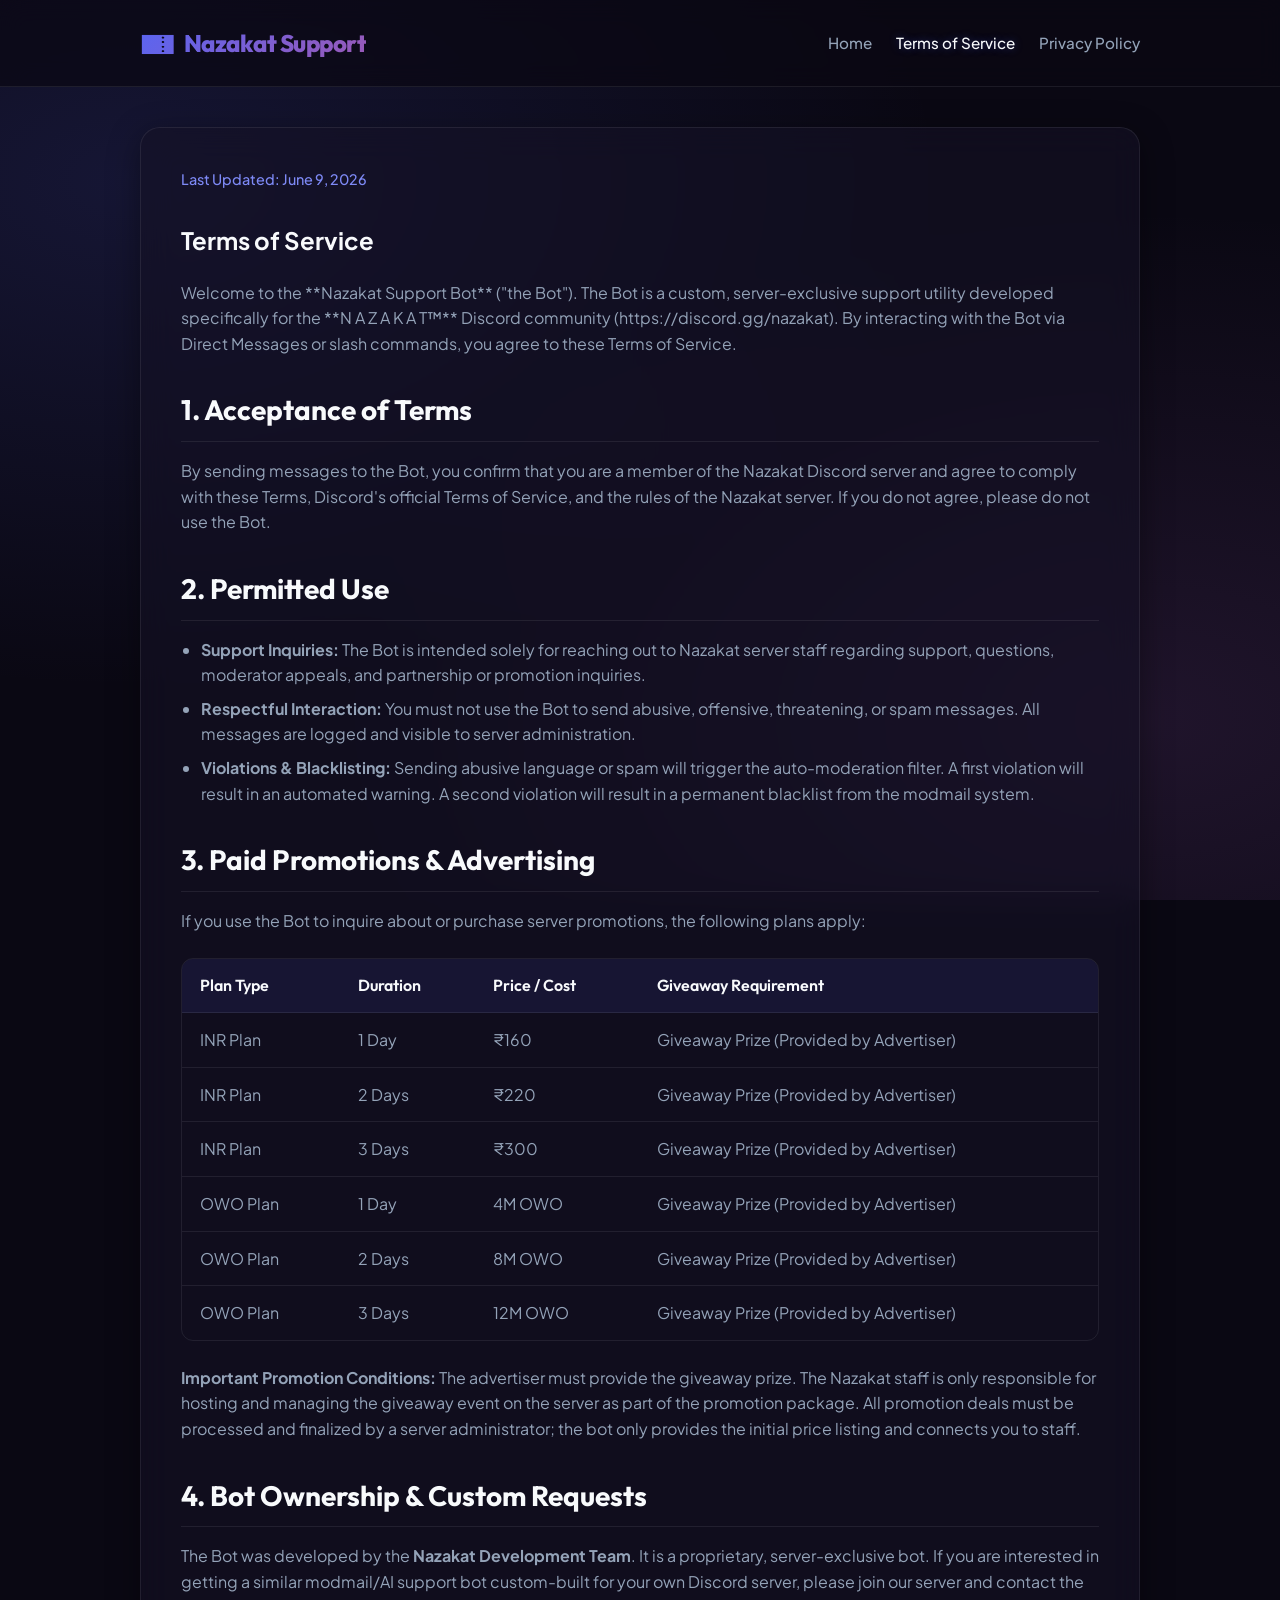
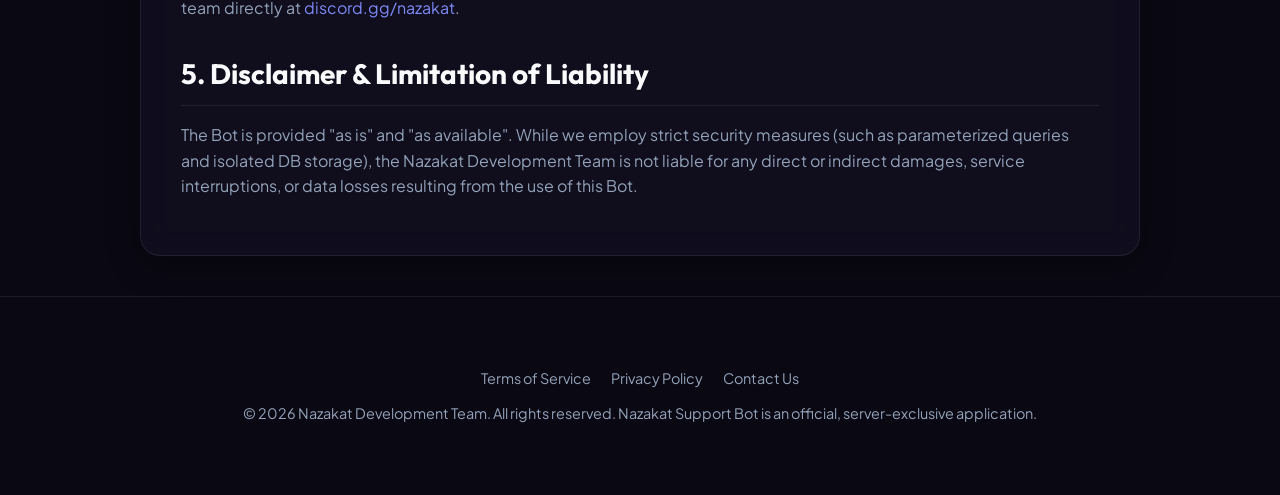
==== terms.html @ fe73b0c9 "first commit" ====
<!DOCTYPE html>
<html lang="en">
<head>
  <meta charset="UTF-8">
  <meta name="viewport" content="width=device-width, initial-scale=1.0">
  <title>Terms of Service — Nazakat Support Bot</title>
  <meta name="description" content="Terms of Service for using the Nazakat Support Discord Bot. Learn about our guidelines, promotion rules, and usage policies.">
  <link rel="stylesheet" href="style.css">
</head>
<body>

  <header>
    <div class="nav-container">
      <a href="index.html" class="logo" id="nav-logo">
        <span class="logo-icon">🎫</span> Nazakat Support
      </a>
      <nav>
        <ul class="nav-links">
          <li><a href="index.html" id="nav-link-home">Home</a></li>
          <li><a href="terms.html" class="active" id="nav-link-terms">Terms of Service</a></li>
          <li><a href="privacy.html" id="nav-link-privacy">Privacy Policy</a></li>
        </ul>
      </nav>
    </div>
  </header>

  <main class="container">
    <article class="card">
      <span class="last-updated">Last Updated: June 9, 2026</span>
      <h1>Terms of Service</h1>
      
      <div class="policy-content">
        <p>Welcome to the **Nazakat Support Bot** ("the Bot"). The Bot is a custom, server-exclusive support utility developed specifically for the **N A Z A K A T™** Discord community (https://discord.gg/nazakat). By interacting with the Bot via Direct Messages or slash commands, you agree to these Terms of Service.</p>

        <h2>1. Acceptance of Terms</h2>
        <p>By sending messages to the Bot, you confirm that you are a member of the Nazakat Discord server and agree to comply with these Terms, Discord's official Terms of Service, and the rules of the Nazakat server. If you do not agree, please do not use the Bot.</p>

        <h2>2. Permitted Use</h2>
        <ul>
          <li><strong>Support Inquiries:</strong> The Bot is intended solely for reaching out to Nazakat server staff regarding support, questions, moderator appeals, and partnership or promotion inquiries.</li>
          <li><strong>Respectful Interaction:</strong> You must not use the Bot to send abusive, offensive, threatening, or spam messages. All messages are logged and visible to server administration.</li>
          <li><strong>Violations & Blacklisting:</strong> Sending abusive language or spam will trigger the auto-moderation filter. A first violation will result in an automated warning. A second violation will result in a permanent blacklist from the modmail system.</li>
        </ul>

        <h2>3. Paid Promotions & Advertising</h2>
        <p>If you use the Bot to inquire about or purchase server promotions, the following plans apply:</p>
        
        <div class="pricing-table-container">
          <table>
            <thead>
              <tr>
                <th>Plan Type</th>
                <th>Duration</th>
                <th>Price / Cost</th>
                <th>Giveaway Requirement</th>
              </tr>
            </thead>
            <tbody>
              <tr>
                <td>INR Plan</td>
                <td>1 Day</td>
                <td>₹160</td>
                <td>Giveaway Prize (Provided by Advertiser)</td>
              </tr>
              <tr>
                <td>INR Plan</td>
                <td>2 Days</td>
                <td>₹220</td>
                <td>Giveaway Prize (Provided by Advertiser)</td>
              </tr>
              <tr>
                <td>INR Plan</td>
                <td>3 Days</td>
                <td>₹300</td>
                <td>Giveaway Prize (Provided by Advertiser)</td>
              </tr>
              <tr>
                <td>OWO Plan</td>
                <td>1 Day</td>
                <td>4M OWO</td>
                <td>Giveaway Prize (Provided by Advertiser)</td>
              </tr>
              <tr>
                <td>OWO Plan</td>
                <td>2 Days</td>
                <td>8M OWO</td>
                <td>Giveaway Prize (Provided by Advertiser)</td>
              </tr>
              <tr>
                <td>OWO Plan</td>
                <td>3 Days</td>
                <td>12M OWO</td>
                <td>Giveaway Prize (Provided by Advertiser)</td>
              </tr>
            </tbody>
          </table>
        </div>

        <p><strong>Important Promotion Conditions:</strong> The advertiser must provide the giveaway prize. The Nazakat staff is only responsible for hosting and managing the giveaway event on the server as part of the promotion package. All promotion deals must be processed and finalized by a server administrator; the bot only provides the initial price listing and connects you to staff.</p>

        <h2>4. Bot Ownership & Custom Requests</h2>
        <p>The Bot was developed by the <strong>Nazakat Development Team</strong>. It is a proprietary, server-exclusive bot. If you are interested in getting a similar modmail/AI support bot custom-built for your own Discord server, please join our server and contact the team directly at <a href="https://discord.gg/nazakat" target="_blank" style="color: var(--accent-light);">discord.gg/nazakat</a>.</p>

        <h2>5. Disclaimer & Limitation of Liability</h2>
        <p>The Bot is provided "as is" and "as available". While we employ strict security measures (such as parameterized queries and isolated DB storage), the Nazakat Development Team is not liable for any direct or indirect damages, service interruptions, or data losses resulting from the use of this Bot.</p>
      </div>
    </article>
  </main>

  <footer>
    <div class="container">
      <div class="footer-links">
        <a href="terms.html">Terms of Service</a>
        <a href="privacy.html">Privacy Policy</a>
        <a href="https://discord.gg/nazakat" target="_blank">Contact Us</a>
      </div>
      <p>&copy; 2026 Nazakat Development Team. All rights reserved. Nazakat Support Bot is an official, server-exclusive application.</p>
    </div>
  </footer>

</body>
</html>
---- style.css ----
@import url('https://fonts.googleapis.com/css2?family=Outfit:wght@300;400;500;600;700;800&family=Plus+Jakarta+Sans:wght@300;400;500;600;700&display=swap');

:root {
  --bg-main: #0a0813;
  --bg-surface: rgba(20, 18, 38, 0.6);
  --bg-surface-hover: rgba(30, 28, 54, 0.8);
  --accent: #5865F2;
  --accent-light: #7e8af6;
  --accent-gradient: linear-gradient(135deg, #5865F2 0%, #9B59B6 100%);
  --text-primary: #f8fafc;
  --text-secondary: #94a3b8;
  --border: rgba(255, 255, 255, 0.08);
  --border-active: rgba(88, 101, 242, 0.3);
  --shadow: 0 8px 32px 0 rgba(0, 0, 0, 0.4);
  --font-title: 'Outfit', sans-serif;
  --font-body: 'Plus Jakarta Sans', sans-serif;
}

* {
  box-sizing: border-box;
  margin: 0;
  padding: 0;
}

body {
  background-color: var(--bg-main);
  background-image: 
    radial-gradient(at 10% 20%, rgba(88, 101, 242, 0.15) 0px, transparent 50%),
    radial-gradient(at 90% 80%, rgba(155, 89, 182, 0.15) 0px, transparent 50%);
  background-attachment: fixed;
  color: var(--text-primary);
  font-family: var(--font-body);
  line-height: 1.6;
  min-height: 100vh;
  display: flex;
  flex-direction: column;
}

a {
  color: var(--text-primary);
  text-decoration: none;
  transition: all 0.3s cubic-bezier(0.4, 0, 0.2, 1);
}

/* ── Container ────────────────────────────────────────────────────────────── */
.container {
  max-width: 1000px;
  width: 90%;
  margin: 0 auto;
  padding: 40px 0;
}

/* ── Navbar ───────────────────────────────────────────────────────────────── */
header {
  border-bottom: 1px solid var(--border);
  backdrop-filter: blur(12px);
  -webkit-backdrop-filter: blur(12px);
  position: sticky;
  top: 0;
  z-index: 100;
  background: rgba(10, 8, 19, 0.7);
}

.nav-container {
  display: flex;
  justify-content: space-between;
  align-items: center;
  max-width: 1000px;
  width: 90%;
  margin: 0 auto;
  padding: 20px 0;
}

.logo {
  font-family: var(--font-title);
  font-weight: 800;
  font-size: 1.5rem;
  letter-spacing: -0.5px;
  background: var(--accent-gradient);
  -webkit-background-clip: text;
  -webkit-text-fill-color: transparent;
  display: flex;
  align-items: center;
  gap: 8px;
}

.logo-icon {
  font-size: 1.8rem;
}

.nav-links {
  display: flex;
  gap: 24px;
  list-style: none;
}

.nav-links a {
  font-weight: 500;
  color: var(--text-secondary);
  font-size: 0.95rem;
}

.nav-links a:hover,
.nav-links a.active {
  color: var(--text-primary);
  text-shadow: 0 0 8px rgba(88, 101, 242, 0.4);
}

/* ── Hero / Landing content ────────────────────────────────────────────── */
.hero {
  text-align: center;
  padding: 60px 0 40px;
}

.hero-tagline {
  background: rgba(88, 101, 242, 0.1);
  border: 1px solid var(--border-active);
  color: var(--accent-light);
  padding: 6px 16px;
  border-radius: 9999px;
  font-size: 0.85rem;
  font-weight: 600;
  display: inline-block;
  margin-bottom: 24px;
  font-family: var(--font-title);
  text-transform: uppercase;
  letter-spacing: 1px;
}

.hero h1 {
  font-family: var(--font-title);
  font-size: 3.5rem;
  font-weight: 800;
  line-height: 1.15;
  letter-spacing: -1px;
  margin-bottom: 20px;
}

.hero h1 span {
  background: var(--accent-gradient);
  -webkit-background-clip: text;
  -webkit-text-fill-color: transparent;
}

.hero p {
  color: var(--text-secondary);
  font-size: 1.2rem;
  max-width: 600px;
  margin: 0 auto 32px;
  font-weight: 300;
}

/* ── Buttons ─────────────────────────────────────────────────────────────── */
.btn-group {
  display: flex;
  justify-content: center;
  gap: 16px;
  flex-wrap: wrap;
}

.btn {
  padding: 12px 28px;
  border-radius: 12px;
  font-weight: 600;
  font-family: var(--font-title);
  font-size: 1rem;
  display: inline-flex;
  align-items: center;
  gap: 10px;
  cursor: pointer;
  border: 1px solid transparent;
}

.btn-primary {
  background: var(--accent-gradient);
  color: var(--text-primary);
  box-shadow: 0 4px 20px rgba(88, 101, 242, 0.3);
}

.btn-primary:hover {
  transform: translateY(-2px);
  box-shadow: 0 8px 25px rgba(88, 101, 242, 0.45);
}

.btn-secondary {
  background: var(--bg-surface);
  border-color: var(--border);
  color: var(--text-primary);
}

.btn-secondary:hover {
  background: var(--bg-surface-hover);
  border-color: var(--border-active);
  transform: translateY(-2px);
}

/* ── Content Card (Glassmorphism) ─────────────────────────────────────────── */
.card {
  background: var(--bg-surface);
  border: 1px solid var(--border);
  border-radius: 20px;
  padding: 40px;
  box-shadow: var(--shadow);
  backdrop-filter: blur(16px);
  -webkit-backdrop-filter: blur(16px);
  transition: border-color 0.3s;
}

.card:hover {
  border-color: var(--border-active);
}

/* ── Features Grid ────────────────────────────────────────────────────────── */
.features {
  display: grid;
  grid-template-columns: repeat(auto-fit, minmax(280px, 1fr));
  gap: 24px;
  margin-top: 40px;
}

.feature-card {
  background: var(--bg-surface);
  border: 1px solid var(--border);
  border-radius: 16px;
  padding: 30px;
  transition: all 0.3s cubic-bezier(0.4, 0, 0.2, 1);
}

.feature-card:hover {
  transform: translateY(-4px);
  border-color: var(--border-active);
  background: var(--bg-surface-hover);
}

.feature-icon {
  font-size: 2rem;
  margin-bottom: 16px;
  display: inline-block;
  background: var(--accent-gradient);
  -webkit-background-clip: text;
  -webkit-text-fill-color: transparent;
}

.feature-card h3 {
  font-family: var(--font-title);
  font-size: 1.25rem;
  font-weight: 600;
  margin-bottom: 10px;
}

.feature-card p {
  color: var(--text-secondary);
  font-size: 0.95rem;
}

/* ── Policy Pages Content ─────────────────────────────────────────────────── */
.policy-content {
  margin-top: 20px;
}

.policy-content h2 {
  font-family: var(--font-title);
  font-size: 1.75rem;
  font-weight: 700;
  margin-top: 32px;
  margin-bottom: 16px;
  color: var(--text-primary);
  border-bottom: 1px solid var(--border);
  padding-bottom: 8px;
}

.policy-content p {
  color: var(--text-secondary);
  margin-bottom: 16px;
  font-size: 1rem;
}

.policy-content ul, .policy-content ol {
  color: var(--text-secondary);
  margin-bottom: 24px;
  padding-left: 20px;
}

.policy-content li {
  margin-bottom: 8px;
}

.last-updated {
  color: var(--accent-light);
  font-weight: 500;
  font-size: 0.9rem;
  margin-bottom: 30px;
  display: block;
}

.pricing-table-container {
  overflow-x: auto;
  margin: 24px 0;
  border-radius: 12px;
  border: 1px solid var(--border);
}

table {
  width: 100%;
  border-collapse: collapse;
  text-align: left;
}

th, td {
  padding: 14px 18px;
  border-bottom: 1px solid var(--border);
}

th {
  background: rgba(88, 101, 242, 0.1);
  color: var(--text-primary);
  font-family: var(--font-title);
  font-weight: 600;
}

td {
  color: var(--text-secondary);
}

tr:last-child td {
  border-bottom: none;
}

/* ── Footer ───────────────────────────────────────────────────────────────── */
footer {
  margin-top: auto;
  border-top: 1px solid var(--border);
  padding: 30px 0;
  text-align: center;
  color: var(--text-secondary);
  font-size: 0.9rem;
}

.footer-links {
  display: flex;
  justify-content: center;
  gap: 20px;
  margin-bottom: 12px;
}

.footer-links a {
  color: var(--text-secondary);
}

.footer-links a:hover {
  color: var(--text-primary);
}

/* ── Responsive design ────────────────────────────────────────────────────── */
@media (max-width: 768px) {
  .hero h1 {
    font-size: 2.5rem;
  }
  
  .card {
    padding: 24px;
  }
  
  .nav-container {
    flex-direction: column;
    gap: 16px;
  }
}
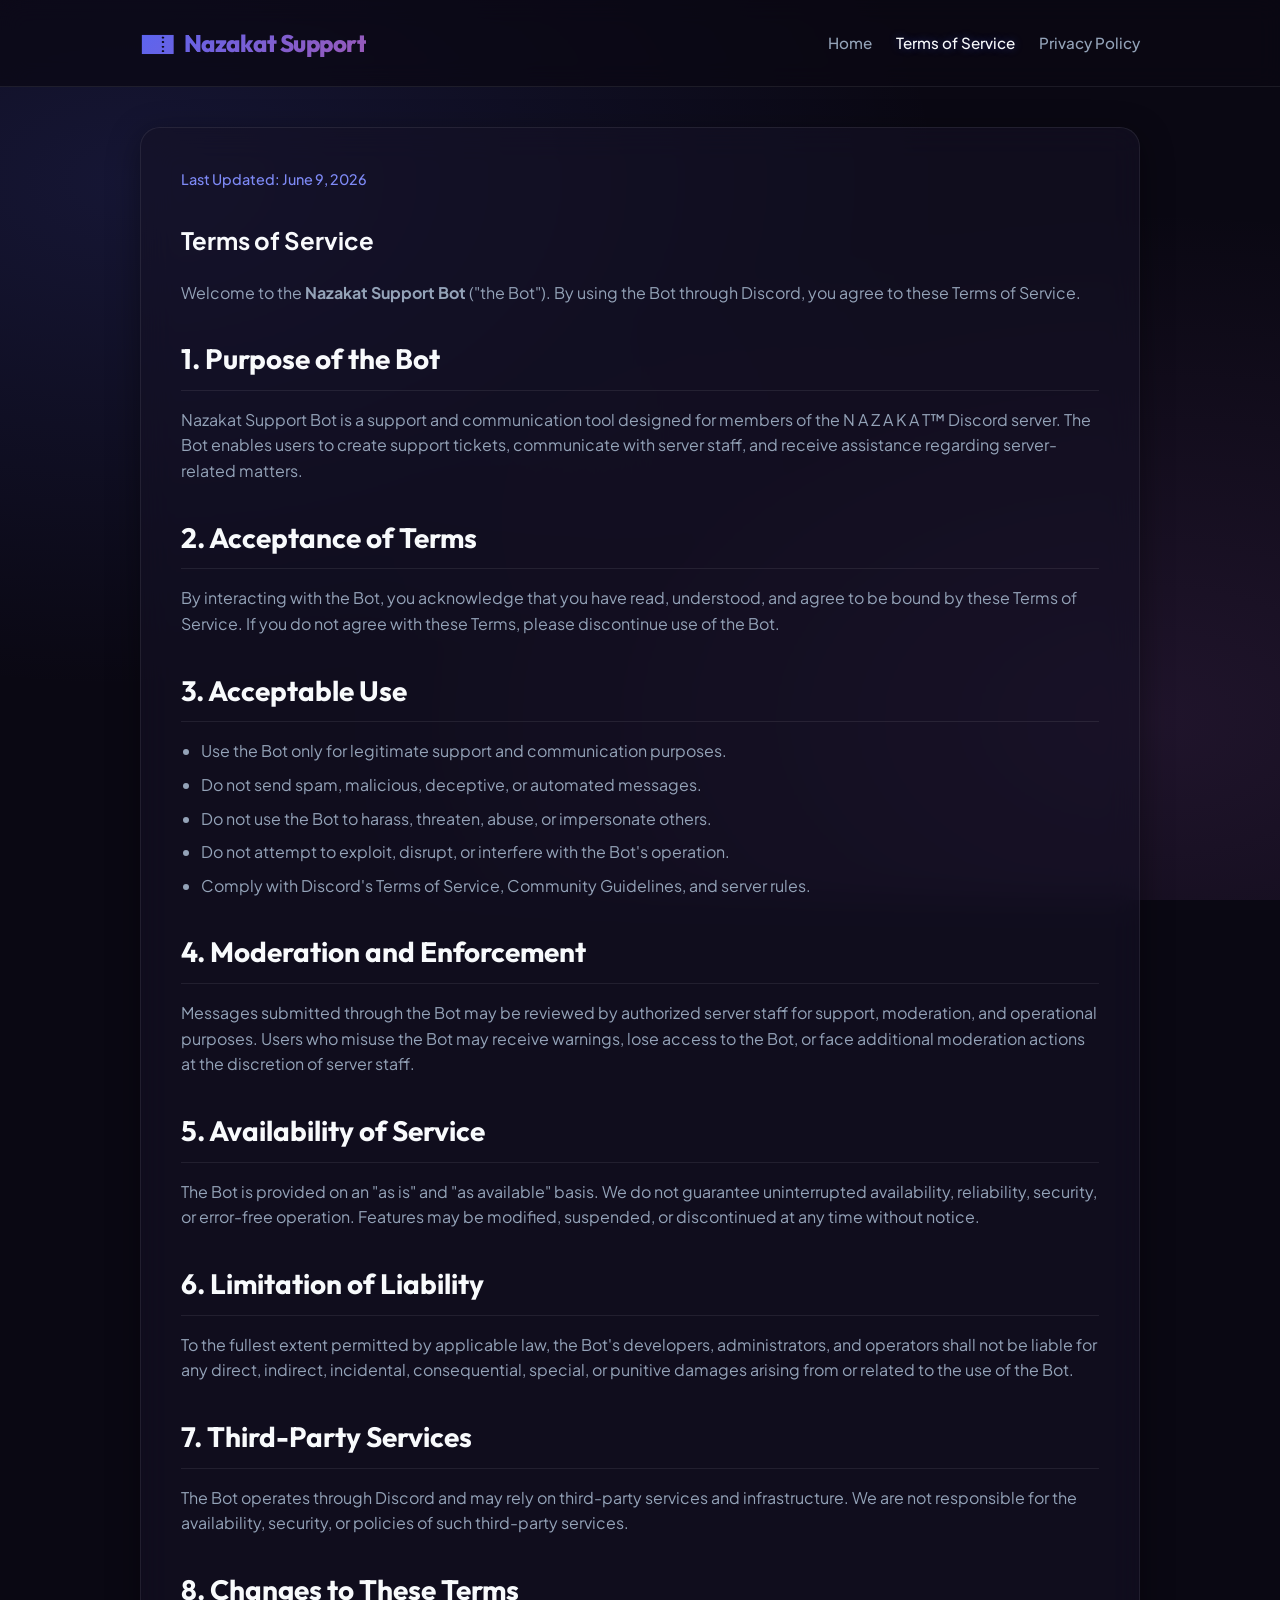
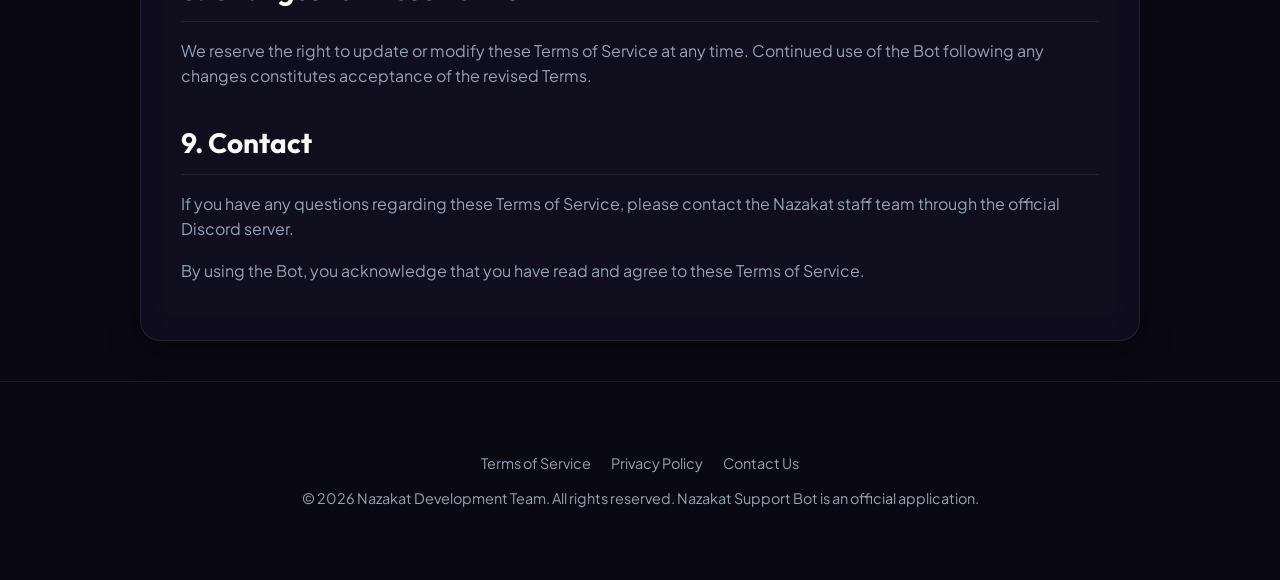
==== commit 27f8e84a: "Updated Tos" ====
--- a/terms.html
+++ b/terms.html
@@ -1,10 +1,11 @@
 <!DOCTYPE html>
+
 <html lang="en">
 <head>
   <meta charset="UTF-8">
   <meta name="viewport" content="width=device-width, initial-scale=1.0">
   <title>Terms of Service — Nazakat Support Bot</title>
-  <meta name="description" content="Terms of Service for using the Nazakat Support Discord Bot. Learn about our guidelines, promotion rules, and usage policies.">
+  <meta name="description" content="Terms of Service for the Nazakat Support Bot. Learn about acceptable use, user responsibilities, and service limitations.">
   <link rel="stylesheet" href="style.css">
 </head>
 <body>
@@ -28,83 +29,90 @@
     <article class="card">
       <span class="last-updated">Last Updated: June 9, 2026</span>
       <h1>Terms of Service</h1>
-      
-      <div class="policy-content">
-        <p>Welcome to the **Nazakat Support Bot** ("the Bot"). The Bot is a custom, server-exclusive support utility developed specifically for the **N A Z A K A T™** Discord community (https://discord.gg/nazakat). By interacting with the Bot via Direct Messages or slash commands, you agree to these Terms of Service.</p>
 
-        <h2>1. Acceptance of Terms</h2>
-        <p>By sending messages to the Bot, you confirm that you are a member of the Nazakat Discord server and agree to comply with these Terms, Discord's official Terms of Service, and the rules of the Nazakat server. If you do not agree, please do not use the Bot.</p>
 
-        <h2>2. Permitted Use</h2>
-        <ul>
-          <li><strong>Support Inquiries:</strong> The Bot is intended solely for reaching out to Nazakat server staff regarding support, questions, moderator appeals, and partnership or promotion inquiries.</li>
-          <li><strong>Respectful Interaction:</strong> You must not use the Bot to send abusive, offensive, threatening, or spam messages. All messages are logged and visible to server administration.</li>
-          <li><strong>Violations & Blacklisting:</strong> Sending abusive language or spam will trigger the auto-moderation filter. A first violation will result in an automated warning. A second violation will result in a permanent blacklist from the modmail system.</li>
-        </ul>
+  <div class="policy-content">
 
-        <h2>3. Paid Promotions & Advertising</h2>
-        <p>If you use the Bot to inquire about or purchase server promotions, the following plans apply:</p>
-        
-        <div class="pricing-table-container">
-          <table>
-            <thead>
-              <tr>
-                <th>Plan Type</th>
-                <th>Duration</th>
-                <th>Price / Cost</th>
-                <th>Giveaway Requirement</th>
-              </tr>
-            </thead>
-            <tbody>
-              <tr>
-                <td>INR Plan</td>
-                <td>1 Day</td>
-                <td>₹160</td>
-                <td>Giveaway Prize (Provided by Advertiser)</td>
-              </tr>
-              <tr>
-                <td>INR Plan</td>
-                <td>2 Days</td>
-                <td>₹220</td>
-                <td>Giveaway Prize (Provided by Advertiser)</td>
-              </tr>
-              <tr>
-                <td>INR Plan</td>
-                <td>3 Days</td>
-                <td>₹300</td>
-                <td>Giveaway Prize (Provided by Advertiser)</td>
-              </tr>
-              <tr>
-                <td>OWO Plan</td>
-                <td>1 Day</td>
-                <td>4M OWO</td>
-                <td>Giveaway Prize (Provided by Advertiser)</td>
-              </tr>
-              <tr>
-                <td>OWO Plan</td>
-                <td>2 Days</td>
-                <td>8M OWO</td>
-                <td>Giveaway Prize (Provided by Advertiser)</td>
-              </tr>
-              <tr>
-                <td>OWO Plan</td>
-                <td>3 Days</td>
-                <td>12M OWO</td>
-                <td>Giveaway Prize (Provided by Advertiser)</td>
-              </tr>
-            </tbody>
-          </table>
-        </div>
+    <p>
+      Welcome to the <strong>Nazakat Support Bot</strong> ("the Bot"). By using the Bot
+      through Discord, you agree to these Terms of Service.
+    </p>
 
-        <p><strong>Important Promotion Conditions:</strong> The advertiser must provide the giveaway prize. The Nazakat staff is only responsible for hosting and managing the giveaway event on the server as part of the promotion package. All promotion deals must be processed and finalized by a server administrator; the bot only provides the initial price listing and connects you to staff.</p>
+    <h2>1. Purpose of the Bot</h2>
+    <p>
+      Nazakat Support Bot is a support and communication tool designed for members of the
+      N A Z A K A T™ Discord server. The Bot enables users to create support tickets,
+      communicate with server staff, and receive assistance regarding server-related matters.
+    </p>
 
-        <h2>4. Bot Ownership & Custom Requests</h2>
-        <p>The Bot was developed by the <strong>Nazakat Development Team</strong>. It is a proprietary, server-exclusive bot. If you are interested in getting a similar modmail/AI support bot custom-built for your own Discord server, please join our server and contact the team directly at <a href="https://discord.gg/nazakat" target="_blank" style="color: var(--accent-light);">discord.gg/nazakat</a>.</p>
+    <h2>2. Acceptance of Terms</h2>
+    <p>
+      By interacting with the Bot, you acknowledge that you have read, understood,
+      and agree to be bound by these Terms of Service. If you do not agree with these Terms,
+      please discontinue use of the Bot.
+    </p>
 
-        <h2>5. Disclaimer & Limitation of Liability</h2>
-        <p>The Bot is provided "as is" and "as available". While we employ strict security measures (such as parameterized queries and isolated DB storage), the Nazakat Development Team is not liable for any direct or indirect damages, service interruptions, or data losses resulting from the use of this Bot.</p>
-      </div>
-    </article>
+    <h2>3. Acceptable Use</h2>
+    <ul>
+      <li>Use the Bot only for legitimate support and communication purposes.</li>
+      <li>Do not send spam, malicious, deceptive, or automated messages.</li>
+      <li>Do not use the Bot to harass, threaten, abuse, or impersonate others.</li>
+      <li>Do not attempt to exploit, disrupt, or interfere with the Bot's operation.</li>
+      <li>Comply with Discord's Terms of Service, Community Guidelines, and server rules.</li>
+    </ul>
+
+    <h2>4. Moderation and Enforcement</h2>
+    <p>
+      Messages submitted through the Bot may be reviewed by authorized server staff
+      for support, moderation, and operational purposes. Users who misuse the Bot may
+      receive warnings, lose access to the Bot, or face additional moderation actions
+      at the discretion of server staff.
+    </p>
+
+    <h2>5. Availability of Service</h2>
+    <p>
+      The Bot is provided on an "as is" and "as available" basis. We do not guarantee
+      uninterrupted availability, reliability, security, or error-free operation.
+      Features may be modified, suspended, or discontinued at any time without notice.
+    </p>
+
+    <h2>6. Limitation of Liability</h2>
+    <p>
+      To the fullest extent permitted by applicable law, the Bot's developers,
+      administrators, and operators shall not be liable for any direct, indirect,
+      incidental, consequential, special, or punitive damages arising from or related
+      to the use of the Bot.
+    </p>
+
+    <h2>7. Third-Party Services</h2>
+    <p>
+      The Bot operates through Discord and may rely on third-party services and
+      infrastructure. We are not responsible for the availability, security,
+      or policies of such third-party services.
+    </p>
+
+    <h2>8. Changes to These Terms</h2>
+    <p>
+      We reserve the right to update or modify these Terms of Service at any time.
+      Continued use of the Bot following any changes constitutes acceptance of the
+      revised Terms.
+    </p>
+
+    <h2>9. Contact</h2>
+    <p>
+      If you have any questions regarding these Terms of Service, please contact
+      the Nazakat staff team through the official Discord server.
+    </p>
+
+    <p>
+      By using the Bot, you acknowledge that you have read and agree to these
+      Terms of Service.
+    </p>
+
+  </div>
+</article>
+
+
   </main>
 
   <footer>
@@ -114,7 +122,7 @@
         <a href="privacy.html">Privacy Policy</a>
         <a href="https://discord.gg/nazakat" target="_blank">Contact Us</a>
       </div>
-      <p>&copy; 2026 Nazakat Development Team. All rights reserved. Nazakat Support Bot is an official, server-exclusive application.</p>
+      <p>&copy; 2026 Nazakat Development Team. All rights reserved. Nazakat Support Bot is an official application.</p>
     </div>
   </footer>
 
